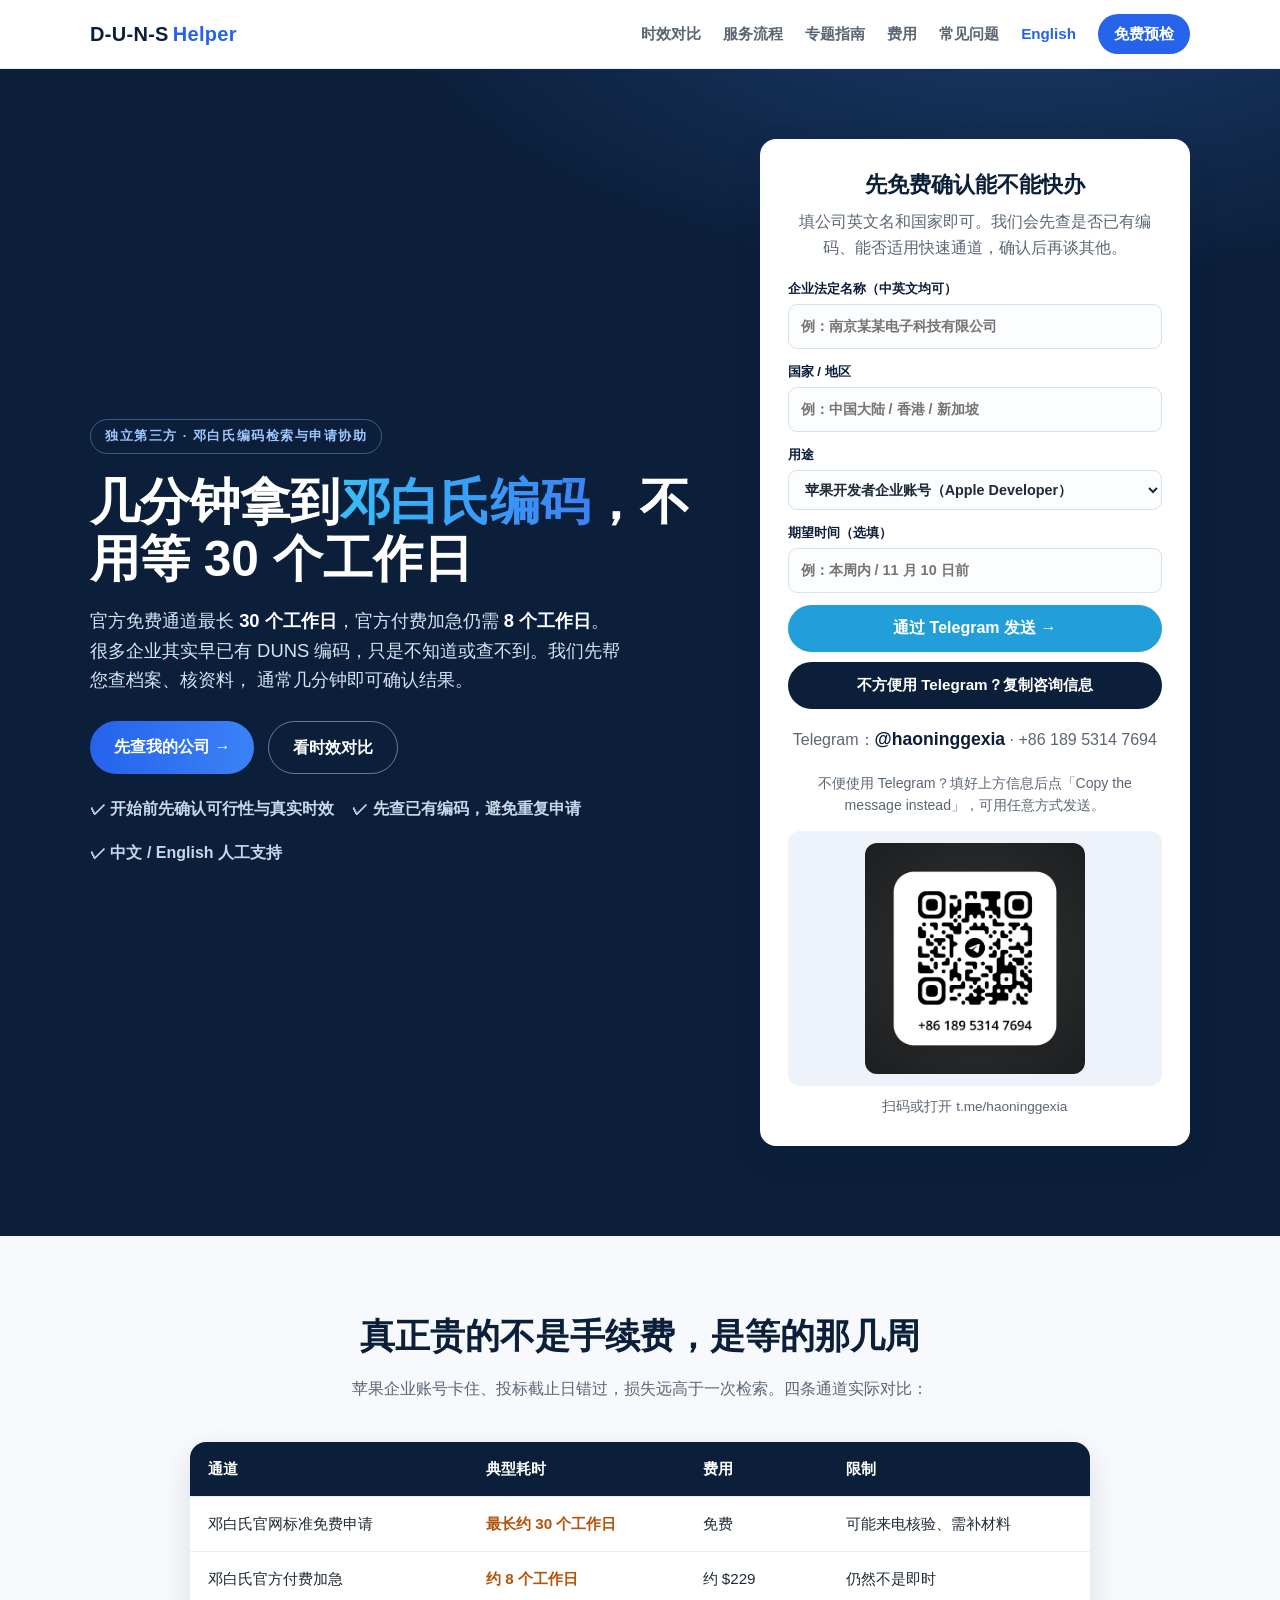
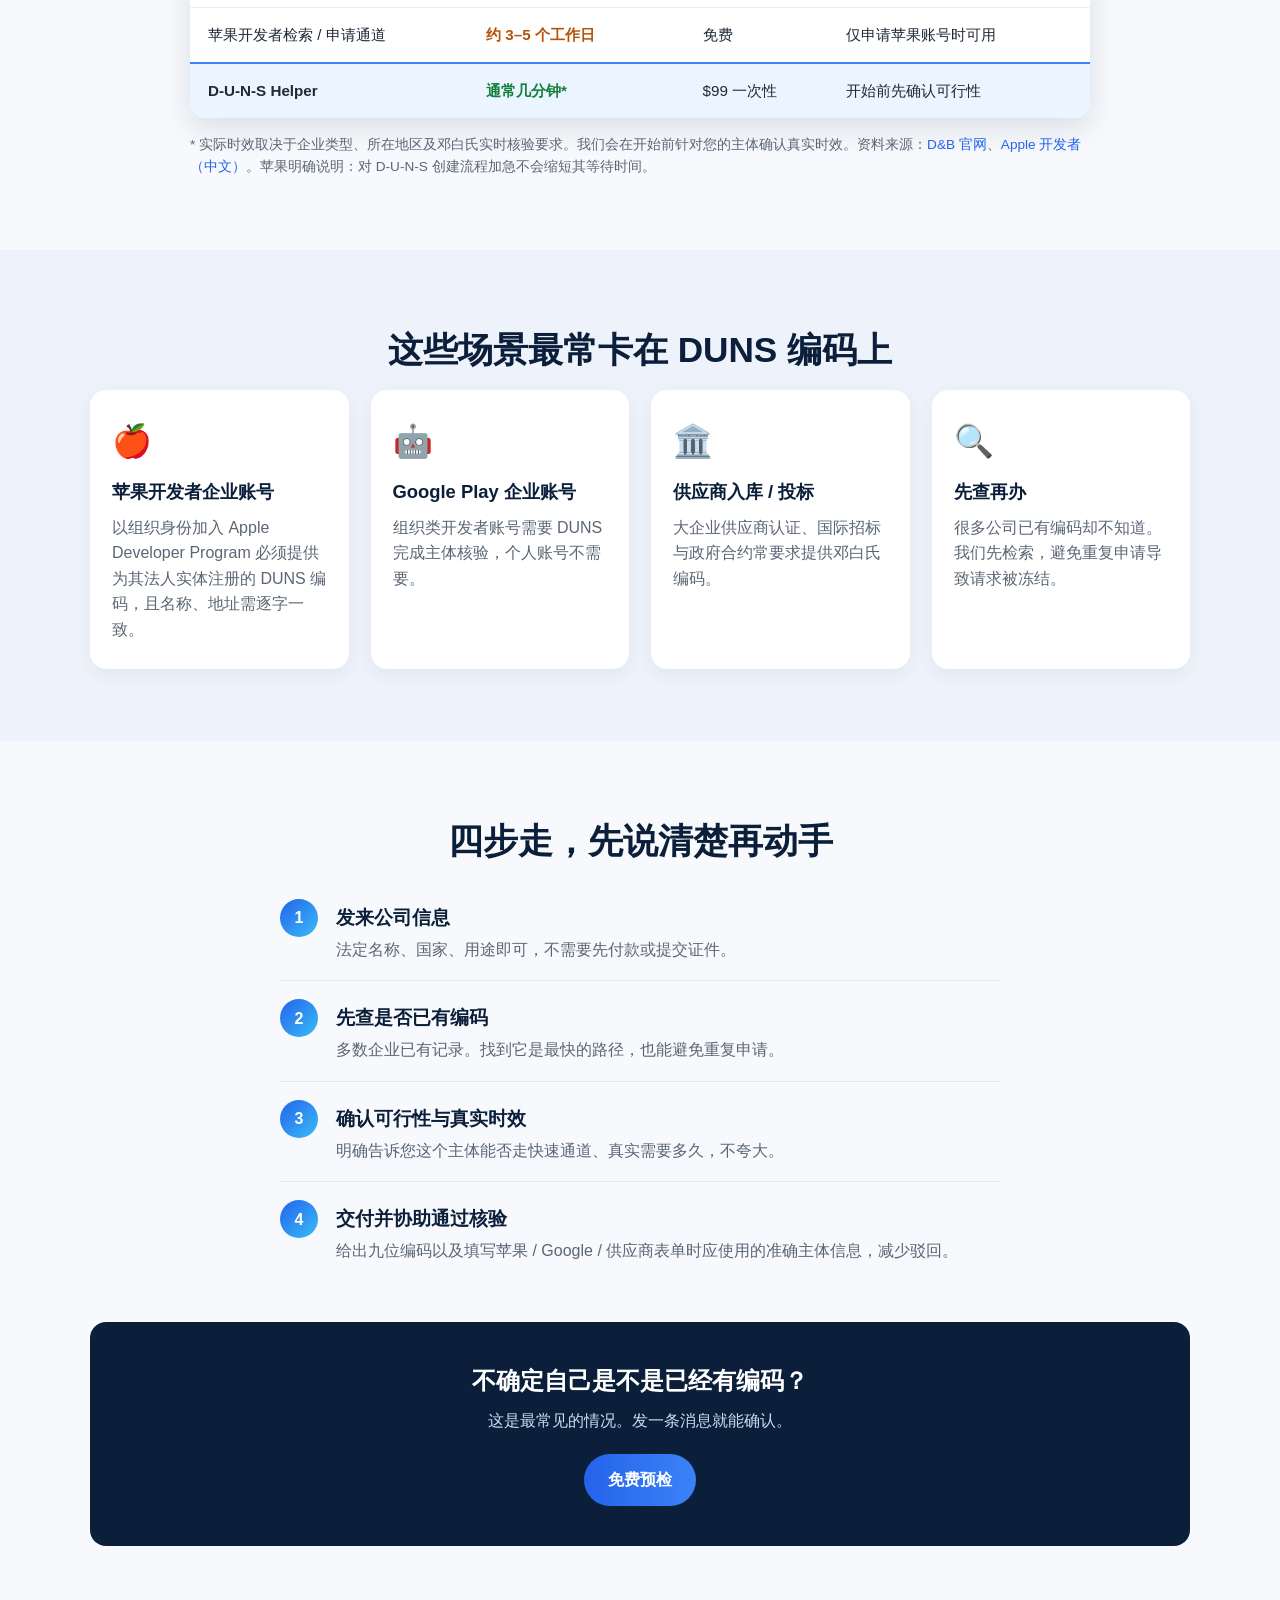
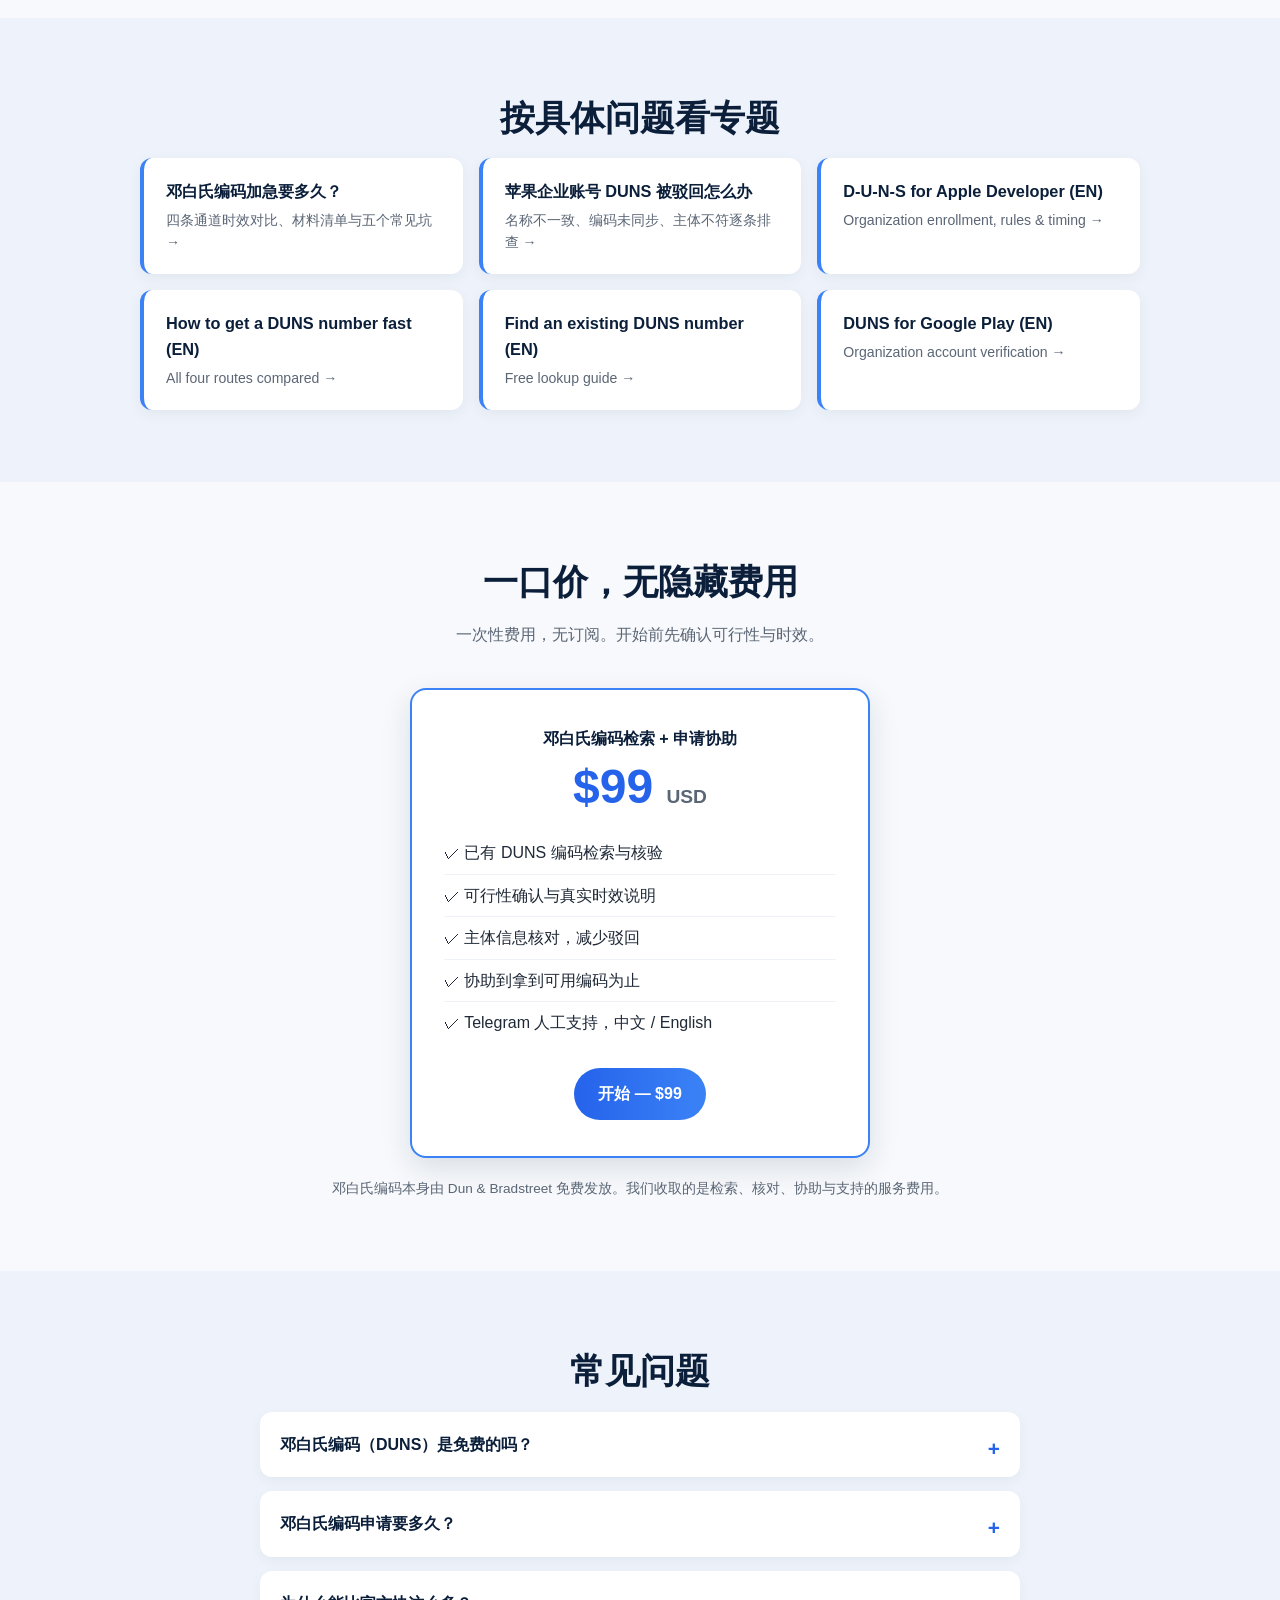
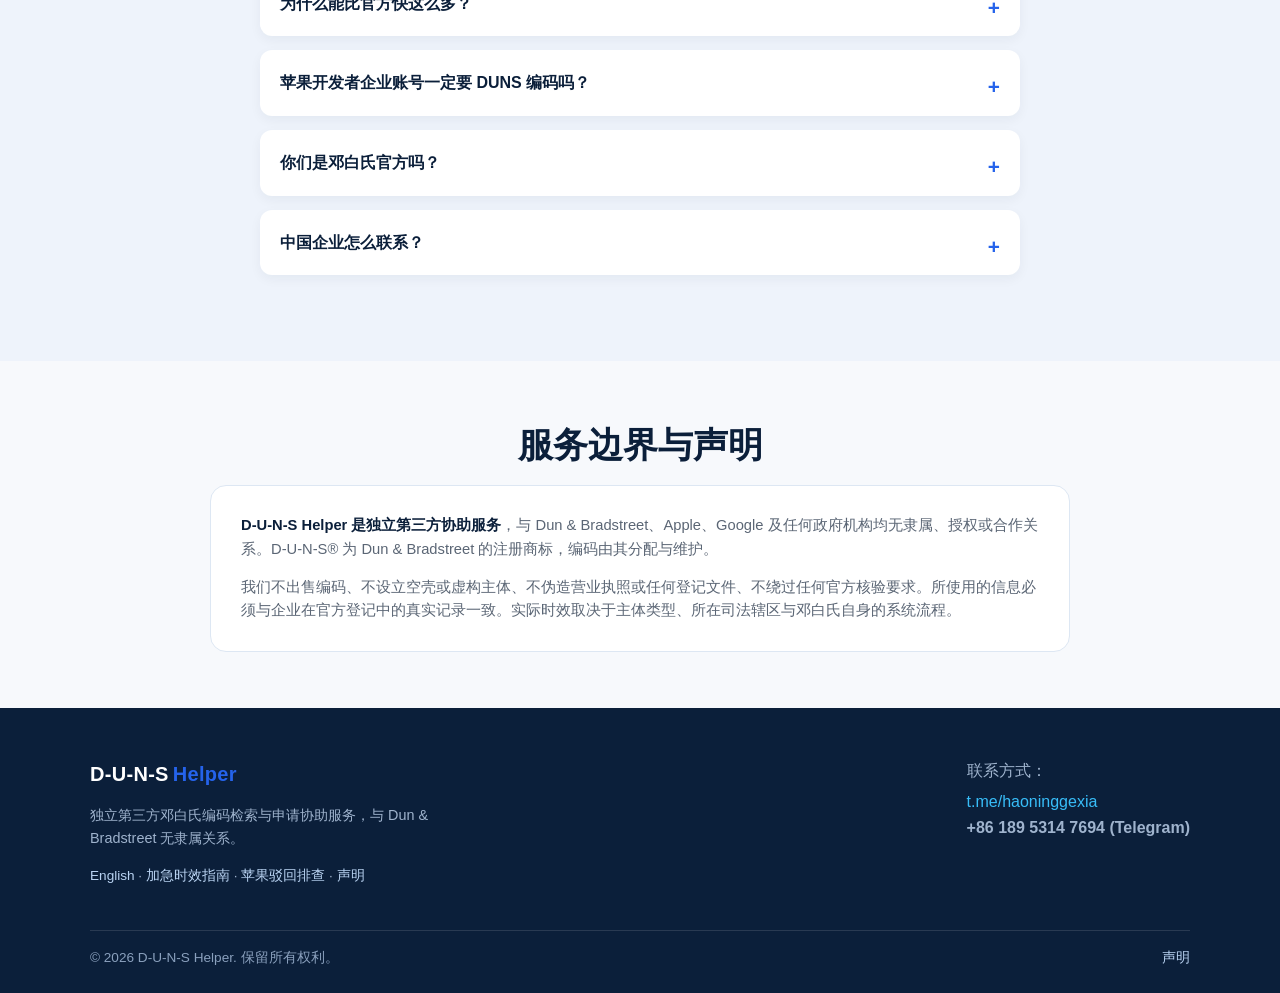
==== zh.html @ d7d8f47b "Revamp positioning, add bilingual landing page and 6 long-tail guides" ====
<!DOCTYPE html>
<html lang="zh-CN">
<head>
  <meta name="google-site-verification" content="JxAP53K3XCs5woifmhnKxIQ7xzGmNE1UPDdWZ3QTQ2U" />
  <meta charset="UTF-8" />
  <meta name="viewport" content="width=device-width, initial-scale=1.0" />
  <title>邓白氏编码（DUNS）加急申请协助 | 几分钟拿到，不用等 30 天</title>
  <meta name="description" content="邓白氏编码 DUNS 申请要多久？官方免费通道最长 30 个工作日，付费加急仍需 8 个工作日。我们协助企业先查已有编码、核对资料并快速取得九位 DUNS 编码，通常几分钟即可确认。适用苹果开发者企业账号、Google Play、供应商认证与投标。" />
  <meta name="keywords" content="邓白氏编码,邓白氏码,DUNS编码,DUNS申请,DUNS加急,邓白氏编码查询,苹果开发者DUNS,苹果企业账号DUNS,DUNS编号,邓白氏编码多久,D-U-N-S Number,DUNS number" />
  <meta name="robots" content="index, follow, max-image-preview:large, max-snippet:-1" />
  <link rel="canonical" href="https://haoninggexia.github.io/D-U-N-S/zh.html" />
  <link rel="alternate" hreflang="zh" href="https://haoninggexia.github.io/D-U-N-S/zh.html" />
  <link rel="alternate" hreflang="en" href="https://haoninggexia.github.io/D-U-N-S/" />
  <link rel="alternate" hreflang="x-default" href="https://haoninggexia.github.io/D-U-N-S/" />

  <meta property="og:type" content="website" />
  <meta property="og:site_name" content="D-U-N-S Helper" />
  <meta property="og:title" content="邓白氏编码加急申请协助 | 几分钟，不用等 30 个工作日" />
  <meta property="og:description" content="先查是否已有编码，再谈申请。苹果开发者企业账号 / Google Play / 供应商认证适用。" />
  <meta property="og:url" content="https://haoninggexia.github.io/D-U-N-S/zh.html" />
  <meta property="og:image" content="https://haoninggexia.github.io/D-U-N-S/og-image.png" />
  <meta property="og:image:width" content="1200" />
  <meta property="og:image:height" content="630" />
  <meta property="og:locale" content="zh_CN" />
  <meta property="og:locale:alternate" content="en_US" />
  <meta name="twitter:card" content="summary_large_image" />
  <meta name="twitter:title" content="邓白氏编码加急申请协助 | 几分钟，不用等 30 个工作日" />
  <meta name="twitter:description" content="先查是否已有编码，再谈申请。苹果开发者企业账号 / Google Play / 供应商认证适用。" />
  <meta name="twitter:image" content="https://haoninggexia.github.io/D-U-N-S/og-image.png" />
  <meta name="theme-color" content="#0b1f3a" />
  <link rel="stylesheet" href="styles.css" />

  <script type="application/ld+json">
  {
    "@context": "https://schema.org",
    "@type": "ProfessionalService",
    "name": "D-U-N-S Helper 邓白氏编码申请协助",
    "description": "邓白氏编码/DUNS 编码检索、核验与申请协助服务。独立第三方，非邓白氏官方。",
    "url": "https://haoninggexia.github.io/D-U-N-S/zh.html",
    "image": "https://haoninggexia.github.io/D-U-N-S/og-image.png",
    "areaServed": "Worldwide",
    "availableLanguage": ["Chinese", "English"],
    "priceRange": "$99",
    "serviceType": "邓白氏编码检索与申请协助",
    "contactPoint": {
      "@type": "ContactPoint",
      "contactType": "customer support",
      "url": "https://t.me/haoninggexia",
      "telephone": "+8618953147694",
      "availableLanguage": ["Chinese", "English"]
    }
  }
  </script>
  <script type="application/ld+json">
  {
    "@context": "https://schema.org",
    "@type": "FAQPage",
    "mainEntity": [
      {"@type":"Question","name":"邓白氏编码（DUNS）是免费的吗？","acceptedAnswer":{"@type":"Answer","text":"是的，邓白氏（Dun & Bradstreet）官方发放的标准 DUNS 编码本身免费。我们收取的是检索、核对、申请协助与售后支持的费用，不是出售编码。"}},
      {"@type":"Question","name":"邓白氏编码申请要多久？","acceptedAnswer":{"@type":"Answer","text":"官方标准通道最长约 30 个工作日，官方付费加急仍需约 8 个工作日，苹果开发者通道通常 3–5 个工作日。很多企业其实已有编码，可在几分钟内检索确认。我们会在开始前先核实企业情况并告知真实时效。"}},
      {"@type":"Question","name":"为什么能比官方快这么多？","acceptedAnswer":{"@type":"Answer","text":"多数已注册企业在邓白氏数据库中已有记录，往往在企业主不知情的情况下创建。官方等待时间中很大一部分用于重新核验一份本已存在的档案。我们先定位并核对正确档案；若确实需要新建记录，会先说明邓白氏的真实时效。"}},
      {"@type":"Question","name":"苹果开发者企业账号一定要 DUNS 编码吗？","acceptedAnswer":{"@type":"Answer","text":"是的。以组织身份加入 Apple Developer Program 必须提供为其法人实体注册的 D-U-N-S 编号，个人开发者不需要。DBA、商号、分公司不被接受。"}},
      {"@type":"Question","name":"你们是邓白氏官方吗？","acceptedAnswer":{"@type":"Answer","text":"不是。我们是独立第三方协助服务，与 Dun & Bradstreet、Apple、Google 均无隶属或合作关系。编码由邓白氏分配和维护。"}},
      {"@type":"Question","name":"中国企业怎么联系？","acceptedAnswer":{"@type":"Answer","text":"可通过 Telegram @haoninggexia 联系；页面上方也提供一次性填写的咨询信息模板，复制后可用任意常用通讯方式发送，无需注册 Telegram。"}}
    ]
  }
  </script>
</head>
<body>
  <header class="site-header">
    <div class="container header-inner">
      <a class="brand" href="#top">D&#8209;U&#8209;N&#8209;S<span>Helper</span></a>
      <nav class="nav">
        <a href="#compare">时效对比</a>
        <a href="#how">服务流程</a>
        <a href="#guides">专题指南</a>
        <a href="#pricing">费用</a>
        <a href="#faq">常见问题</a>
        <a class="lang-switch" href="index.html">English</a>
        <a class="nav-cta" href="#contact">免费预检</a>
      </nav>
    </div>
  </header>

  <section class="hero" id="top">
    <div class="container hero-inner">
      <div class="hero-text">
        <div class="eyebrow">独立第三方 · 邓白氏编码检索与申请协助</div>
        <h1>几分钟拿到<span class="accent">邓白氏编码</span>，不用等 30 个工作日</h1>
        <p class="lead">
          官方免费通道最长 <strong>30 个工作日</strong>，官方付费加急仍需 <strong>8 个工作日</strong>。
          很多企业其实早已有 DUNS 编码，只是不知道或查不到。我们先帮您查档案、核资料，
          通常几分钟即可确认结果。
        </p>
        <div class="hero-actions">
          <a class="btn btn-primary" href="#contact">先查我的公司 &rarr;</a>
          <a class="btn btn-ghost" href="#compare">看时效对比</a>
        </div>
        <ul class="trust">
          <li>&#10003; 开始前先确认可行性与真实时效</li>
          <li>&#10003; 先查已有编码，避免重复申请</li>
          <li>&#10003; 中文 / English 人工支持</li>
        </ul>
      </div>

      <div class="hero-card" id="contact">
        <h2>先免费确认能不能快办</h2>
        <p>填公司英文名和国家即可。我们会先查是否已有编码、能否适用快速通道，确认后再谈其他。</p>
        <form id="leadForm" class="lead-form" autocomplete="off">
          <label>企业法定名称（中英文均可）
            <input type="text" id="fCompany" placeholder="例：南京某某电子科技有限公司" required />
          </label>
          <label>国家 / 地区
            <input type="text" id="fCountry" placeholder="例：中国大陆 / 香港 / 新加坡" required />
          </label>
          <label>用途
            <select id="fPurpose">
              <option>苹果开发者企业账号（Apple Developer）</option>
              <option>Google Play 企业开发者账号</option>
              <option>供应商入库 / 大企业认证</option>
              <option>政府或国际招标 / 合约</option>
              <option>企业信用 / 其他</option>
            </select>
          </label>
          <label>期望时间（选填）
            <input type="text" id="fDeadline" placeholder="例：本周内 / 11 月 10 日前" />
          </label>
          <button type="submit" class="btn btn-tg">通过 Telegram 发送 &rarr;</button>
          <button type="button" id="copyLead" class="btn btn-copy">不方便用 Telegram？复制咨询信息</button>
        </form>
        <p class="tg-phone">Telegram：<strong>@haoninggexia</strong> · +86 189 5314 7694</p>
        <div id="extraContacts" class="extra-contacts"></div>
        <div class="qr-wrap">
          <img src="telegram-qr.png" alt="Telegram @haoninggexia 二维码" class="qr-img" />
        </div>
        <a class="qr-caption" href="https://t.me/haoninggexia" target="_blank" rel="noopener">扫码或打开 t.me/haoninggexia</a>
      </div>
    </div>
  </section>

  <section class="section" id="compare">
    <div class="container">
      <h2 class="section-title">真正贵的不是手续费，是等的那几周</h2>
      <p class="section-intro">苹果企业账号卡住、投标截止日错过，损失远高于一次检索。四条通道实际对比：</p>
      <div class="table-wrap">
        <table class="compare-table">
          <thead><tr><th>通道</th><th>典型耗时</th><th>费用</th><th>限制</th></tr></thead>
          <tbody>
            <tr><td>邓白氏官网标准免费申请</td><td class="cell-slow">最长约 30 个工作日</td><td>免费</td><td>可能来电核验、需补材料</td></tr>
            <tr><td>邓白氏官方付费加急</td><td class="cell-slow">约 8 个工作日</td><td>约 $229</td><td>仍然不是即时</td></tr>
            <tr><td>苹果开发者检索 / 申请通道</td><td class="cell-slow">约 3–5 个工作日</td><td>免费</td><td>仅申请苹果账号时可用</td></tr>
            <tr class="row-us"><td><strong>D-U-N-S Helper</strong></td><td class="cell-fast">通常几分钟*</td><td>$99 一次性</td><td>开始前先确认可行性</td></tr>
          </tbody>
        </table>
      </div>
      <p class="table-note">* 实际时效取决于企业类型、所在地区及邓白氏实时核验要求。我们会在开始前针对您的主体确认真实时效。资料来源：<a href="https://www.dnb.com/en-us/smb/duns/get-a-duns.html" target="_blank" rel="noopener nofollow">D&amp;B 官网</a>、<a href="https://developer.apple.com/cn/support/D-U-N-S/" target="_blank" rel="noopener nofollow">Apple 开发者（中文）</a>。苹果明确说明：对 D-U-N-S 创建流程加急不会缩短其等待时间。</p>
    </div>
  </section>

  <section class="section section-cn section-alt" id="cn">
    <div class="container">
      <h2 class="section-title">这些场景最常卡在 DUNS 编码上</h2>
      <div class="cards">
        <div class="card"><div class="card-icon">🍎</div><h3>苹果开发者企业账号</h3><p>以组织身份加入 Apple Developer Program 必须提供为其法人实体注册的 DUNS 编码，且名称、地址需逐字一致。</p></div>
        <div class="card"><div class="card-icon">🤖</div><h3>Google Play 企业账号</h3><p>组织类开发者账号需要 DUNS 完成主体核验，个人账号不需要。</p></div>
        <div class="card"><div class="card-icon">🏛️</div><h3>供应商入库 / 投标</h3><p>大企业供应商认证、国际招标与政府合约常要求提供邓白氏编码。</p></div>
        <div class="card"><div class="card-icon">🔍</div><h3>先查再办</h3><p>很多公司已有编码却不知道。我们先检索，避免重复申请导致请求被冻结。</p></div>
      </div>
    </div>
  </section>

  <section class="section" id="how">
    <div class="container">
      <h2 class="section-title">四步走，先说清楚再动手</h2>
      <ol class="steps">
        <li><span class="step-num">1</span><div><h3>发来公司信息</h3><p>法定名称、国家、用途即可，不需要先付款或提交证件。</p></div></li>
        <li><span class="step-num">2</span><div><h3>先查是否已有编码</h3><p>多数企业已有记录。找到它是最快的路径，也能避免重复申请。</p></div></li>
        <li><span class="step-num">3</span><div><h3>确认可行性与真实时效</h3><p>明确告诉您这个主体能否走快速通道、真实需要多久，不夸大。</p></div></li>
        <li><span class="step-num">4</span><div><h3>交付并协助通过核验</h3><p>给出九位编码以及填写苹果 / Google / 供应商表单时应使用的准确主体信息，减少驳回。</p></div></li>
      </ol>
      <div class="cta-box">
        <h3>不确定自己是不是已经有编码？</h3>
        <p>这是最常见的情况。发一条消息就能确认。</p>
        <a class="btn btn-primary" href="#contact">免费预检</a>
      </div>
    </div>
  </section>

  <section class="section section-alt" id="guides">
    <div class="container">
      <h2 class="section-title">按具体问题看专题</h2>
      <div class="guide-grid">
        <a class="guide-link" href="guides/duns-bianhao-jiaji.html"><strong>邓白氏编码加急要多久？</strong><span>四条通道时效对比、材料清单与五个常见坑 &rarr;</span></a>
        <a class="guide-link" href="guides/pingguo-kaifazhe-duns.html"><strong>苹果企业账号 DUNS 被驳回怎么办</strong><span>名称不一致、编码未同步、主体不符逐条排查 &rarr;</span></a>
        <a class="guide-link" href="guides/apple-developer-duns.html"><strong>D-U-N-S for Apple Developer (EN)</strong><span>Organization enrollment, rules &amp; timing &rarr;</span></a>
        <a class="guide-link" href="guides/duns-number-fast.html"><strong>How to get a DUNS number fast (EN)</strong><span>All four routes compared &rarr;</span></a>
        <a class="guide-link" href="guides/duns-lookup.html"><strong>Find an existing DUNS number (EN)</strong><span>Free lookup guide &rarr;</span></a>
        <a class="guide-link" href="guides/google-play-duns.html"><strong>DUNS for Google Play (EN)</strong><span>Organization account verification &rarr;</span></a>
      </div>
    </div>
  </section>

  <section class="section" id="pricing">
    <div class="container">
      <h2 class="section-title">一口价，无隐藏费用</h2>
      <p class="section-intro">一次性费用，无订阅。开始前先确认可行性与时效。</p>
      <div class="price-card">
        <div class="price-label">邓白氏编码检索 + 申请协助</div>
        <div class="price-amount">$99 <span>USD</span></div>
        <ul class="price-features">
          <li>&#10003; 已有 DUNS 编码检索与核验</li>
          <li>&#10003; 可行性确认与真实时效说明</li>
          <li>&#10003; 主体信息核对，减少驳回</li>
          <li>&#10003; 协助到拿到可用编码为止</li>
          <li>&#10003; Telegram 人工支持，中文 / English</li>
        </ul>
        <a class="btn btn-primary" href="#contact">开始 &mdash; $99</a>
      </div>
      <p class="table-note center">邓白氏编码本身由 Dun &amp; Bradstreet 免费发放。我们收取的是检索、核对、协助与支持的服务费用。</p>
    </div>
  </section>

  <section class="section section-alt" id="faq">
    <div class="container">
      <h2 class="section-title">常见问题</h2>
      <div class="faq-list">
        <details><summary>邓白氏编码（DUNS）是免费的吗？</summary><p>是的，邓白氏（Dun &amp; Bradstreet）官方发放的标准 DUNS 编码本身免费。我们收取的是检索、核对、申请协助与售后支持的费用，不是出售编码。</p></details>
        <details><summary>邓白氏编码申请要多久？</summary><p>官方标准通道最长约 30 个工作日，官方付费加急仍需约 8 个工作日，苹果开发者通道通常 3–5 个工作日。很多企业其实已有编码，可在几分钟内检索确认。我们会在开始前先核实企业情况并告知真实时效。</p></details>
        <details><summary>为什么能比官方快这么多？</summary><p>多数已注册企业在邓白氏数据库中已有记录，往往在企业主不知情的情况下创建。官方等待时间中很大一部分用于重新核验一份本已存在的档案。我们先定位并核对正确档案；若确实需要新建记录，会先说明邓白氏的真实时效。</p></details>
        <details><summary>苹果开发者企业账号一定要 DUNS 编码吗？</summary><p>是的。以组织身份加入 Apple Developer Program 必须提供为其法人实体注册的 D-U-N-S 编号，个人开发者不需要。DBA、商号、分公司不被接受。</p></details>
        <details><summary>你们是邓白氏官方吗？</summary><p>不是。我们是独立第三方协助服务，与 Dun &amp; Bradstreet、Apple、Google 均无隶属或合作关系。编码由邓白氏分配和维护。</p></details>
        <details><summary>中国企业怎么联系？</summary><p>可通过 Telegram @haoninggexia 联系；页面上方也提供一次性填写的咨询信息模板，复制后可用任意常用通讯方式发送，无需注册 Telegram。</p></details>
      </div>
    </div>
  </section>

  <section class="section compliance" id="compliance">
    <div class="container">
      <h2 class="section-title">服务边界与声明</h2>
      <div class="compliance-box">
        <p><strong>D-U-N-S Helper 是独立第三方协助服务</strong>，与 Dun &amp; Bradstreet、Apple、Google 及任何政府机构均无隶属、授权或合作关系。D-U-N-S&reg; 为 Dun &amp; Bradstreet 的注册商标，编码由其分配与维护。</p>
        <p>我们不出售编码、不设立空壳或虚构主体、不伪造营业执照或任何登记文件、不绕过任何官方核验要求。所使用的信息必须与企业在官方登记中的真实记录一致。实际时效取决于主体类型、所在司法辖区与邓白氏自身的系统流程。</p>
      </div>
    </div>
  </section>

  <footer class="site-footer">
    <div class="container footer-inner">
      <div>
        <div class="brand">D&#8209;U&#8209;N&#8209;S<span>Helper</span></div>
        <p class="footer-note">独立第三方邓白氏编码检索与申请协助服务，与 Dun &amp; Bradstreet 无隶属关系。</p>
        <p class="footer-links"><a href="index.html">English</a> · <a href="guides/duns-bianhao-jiaji.html">加急时效指南</a> · <a href="guides/pingguo-kaifazhe-duns.html">苹果驳回排查</a> · <a href="#compliance">声明</a></p>
      </div>
      <div class="footer-contact">
        <p>联系方式：</p>
        <a class="tg-link" href="https://t.me/haoninggexia" target="_blank" rel="noopener">t.me/haoninggexia</a>
        <p class="tg-phone-footer">+86 189 5314 7694 (Telegram)</p>
      </div>
    </div>
    <div class="container footer-bottom">
      <span>&copy; <span id="year"></span> D-U-N-S Helper. 保留所有权利。</span>
      <span><a href="#compliance">声明</a></span>
    </div>
  </footer>

  <script src="script.js"></script>
</body>
</html>
---- styles.css ----
:root {
  --navy: #0b1f3a;
  --navy-2: #122c52;
  --blue: #2563eb;
  --blue-light: #3b82f6;
  --accent: #38bdf8;
  --bg: #f7f9fc;
  --alt: #eef3fb;
  --text: #1f2937;
  --muted: #5b6675;
  --white: #ffffff;
  --radius: 16px;
  --shadow: 0 10px 30px rgba(11, 31, 58, 0.12);
}

* { box-sizing: border-box; }

html { scroll-behavior: smooth; }

body {
  margin: 0;
  font-family: -apple-system, BlinkMacSystemFont, "Segoe UI", Roboto, Helvetica, Arial, sans-serif;
  color: var(--text);
  background: var(--bg);
  line-height: 1.6;
}

.container {
  width: min(1100px, 92%);
  margin: 0 auto;
}

a { color: var(--blue); text-decoration: none; }

/* Header */
.site-header {
  position: sticky;
  top: 0;
  z-index: 50;
  background: rgba(255, 255, 255, 0.9);
  backdrop-filter: blur(8px);
  border-bottom: 1px solid #e6ecf5;
}
.header-inner {
  display: flex;
  align-items: center;
  justify-content: space-between;
  padding: 14px 0;
}
.brand {
  font-weight: 800;
  font-size: 1.25rem;
  color: var(--navy);
  letter-spacing: 0.3px;
}
.brand span { color: var(--blue); margin-left: 4px; }
.nav { display: flex; align-items: center; gap: 22px; }
.nav a { color: var(--muted); font-weight: 600; font-size: 0.95rem; }
.nav a:hover { color: var(--navy); }
.nav-cta {
  background: var(--blue);
  color: var(--white) !important;
  padding: 8px 16px;
  border-radius: 999px;
}
.nav-cta:hover { background: var(--navy); }

/* Hero */
.hero {
  background: radial-gradient(1200px 600px at 80% -10%, #1c3e6e 0%, var(--navy) 55%);
  color: var(--white);
  padding: 70px 0 90px;
}
.hero-inner {
  display: grid;
  grid-template-columns: 1.3fr 0.9fr;
  gap: 48px;
  align-items: center;
}
.hero h1 {
  font-size: clamp(2rem, 4vw, 3.1rem);
  line-height: 1.15;
  margin: 0 0 18px;
}
.accent {
  background: linear-gradient(90deg, var(--accent), var(--blue-light));
  -webkit-background-clip: text;
  background-clip: text;
  color: transparent;
}
.lead { font-size: 1.15rem; color: #d7e3f4; max-width: 540px; }
.hero-actions { display: flex; gap: 14px; margin: 26px 0 22px; flex-wrap: wrap; }
.trust { list-style: none; padding: 0; margin: 0; display: flex; gap: 18px; flex-wrap: wrap; color: #c7d6ea; font-weight: 600; }

.btn {
  display: inline-block;
  padding: 13px 24px;
  border-radius: 999px;
  font-weight: 700;
  cursor: pointer;
  border: none;
  font-size: 1rem;
  transition: transform 0.12s ease, background 0.2s ease;
}
.btn:hover { transform: translateY(-1px); }
.btn-primary { background: linear-gradient(90deg, var(--blue), var(--blue-light)); color: var(--white); }
.btn-primary:hover { background: linear-gradient(90deg, var(--navy), var(--blue)); }
.btn-ghost { background: transparent; color: var(--white); border: 1px solid rgba(255,255,255,0.4); }
.btn-ghost:hover { background: rgba(255,255,255,0.1); }

/* Hero card / Telegram */
.hero-card {
  background: var(--white);
  color: var(--text);
  border-radius: var(--radius);
  padding: 28px;
  text-align: center;
  box-shadow: var(--shadow);
}
.hero-card h2 { margin: 0 0 6px; color: var(--navy); font-size: 1.4rem; }
.hero-card p { color: var(--muted); margin: 0 0 18px; }
.qr-wrap {
  display: flex;
  justify-content: center;
  padding: 12px;
  background: var(--alt);
  border-radius: 12px;
  margin-bottom: 16px;
}
.qr-img {
  width: 220px;
  height: auto;
  border-radius: 12px;
  display: block;
}
.tg-phone { margin: 0 0 14px; color: var(--muted); }
.tg-phone strong { color: var(--navy); font-size: 1.1rem; }
.tg-phone-footer { margin: 0; color: var(--accent); font-weight: 700; }
.btn-tg {
  display: block;
  width: 100%;
  background: #229ED9;
  color: var(--white);
  text-align: center;
  margin-bottom: 10px;
  box-sizing: border-box;
}
.btn-tg:hover { background: #1b85b5; }
.btn-copy {
  background: var(--navy);
  color: var(--white);
  width: 100%;
  font-size: 0.95rem;
}
.btn-copy:hover { background: var(--navy-2); }
.btn-copy.copied { background: #16a34a; }

/* Pricing */
.price-card {
  max-width: 460px;
  margin: 0 auto;
  background: var(--white);
  border-radius: var(--radius);
  padding: 36px 32px;
  text-align: center;
  box-shadow: var(--shadow);
  border: 2px solid var(--blue-light);
}
.price-label { font-weight: 700; color: var(--navy); margin-bottom: 10px; }
.price-amount {
  font-size: 3rem;
  font-weight: 800;
  color: var(--blue);
  line-height: 1.1;
  margin-bottom: 18px;
}
.price-amount span { font-size: 1.2rem; color: var(--muted); font-weight: 700; }
.price-features { list-style: none; padding: 0; margin: 0 0 24px; text-align: left; color: var(--text); }
.price-features li { padding: 8px 0; border-bottom: 1px solid #eef2f8; }
.price-features li:last-child { border-bottom: none; }

/* Sections */
.section { padding: 72px 0; }
.section-alt { background: var(--alt); }
.section-title { text-align: center; font-size: clamp(1.6rem, 3vw, 2.2rem); color: var(--navy); margin: 0 0 12px; }
.section-intro { text-align: center; color: var(--muted); max-width: 680px; margin: 0 auto 40px; }

.cards {
  display: grid;
  grid-template-columns: repeat(auto-fit, minmax(220px, 1fr));
  gap: 22px;
}
.card {
  background: var(--white);
  border-radius: var(--radius);
  padding: 26px 22px;
  box-shadow: 0 6px 18px rgba(11,31,58,0.06);
  transition: transform 0.15s ease, box-shadow 0.15s ease;
}
.card:hover { transform: translateY(-4px); box-shadow: var(--shadow); }
.card-icon { font-size: 2rem; margin-bottom: 10px; }
.card h3 { margin: 0 0 8px; color: var(--navy); font-size: 1.15rem; }
.card p { margin: 0; color: var(--muted); }

/* Steps */
.steps { list-style: none; padding: 0; margin: 0 auto 40px; max-width: 720px; }
.steps li { display: flex; gap: 18px; padding: 18px 0; border-bottom: 1px solid #e3eaf4; align-items: flex-start; }
.steps li:last-child { border-bottom: none; }
.step-num {
  flex: 0 0 38px;
  height: 38px;
  border-radius: 50%;
  background: linear-gradient(135deg, var(--blue), var(--accent));
  color: var(--white);
  font-weight: 800;
  display: grid;
  place-items: center;
}
.steps h3 { margin: 4px 0 4px; color: var(--navy); }
.steps p { margin: 0; color: var(--muted); }

.cta-box {
  text-align: center;
  background: var(--navy);
  color: var(--white);
  border-radius: var(--radius);
  padding: 40px 24px;
}
.cta-box h3 { margin: 0 0 8px; font-size: 1.5rem; }
.cta-box p { margin: 0 0 20px; color: #cdddf0; }

/* FAQ */
.faq-list { max-width: 760px; margin: 0 auto; }
details {
  background: var(--white);
  border-radius: 12px;
  padding: 4px 20px;
  margin-bottom: 14px;
  box-shadow: 0 4px 12px rgba(11,31,58,0.05);
}
summary { cursor: pointer; font-weight: 700; color: var(--navy); padding: 16px 0; list-style: none; }
summary::-webkit-details-marker { display: none; }
summary::after { content: "+"; float: right; color: var(--blue); font-size: 1.3rem; }
details[open] summary::after { content: "\2212"; }
details p { margin: 0 0 16px; color: var(--muted); }

/* Footer */
.site-footer { background: var(--navy); color: #cdddf0; padding: 50px 0 24px; }
.footer-inner { display: flex; justify-content: space-between; gap: 30px; flex-wrap: wrap; }
.footer-inner .brand { color: var(--white); }
.footer-note { color: #9fb3cd; max-width: 360px; font-size: 0.9rem; }
.footer-contact p { margin: 0 0 6px; color: #9fb3cd; }
.footer-contact .tg-link { color: var(--accent); }
.footer-bottom { border-top: 1px solid rgba(255,255,255,0.12); margin-top: 30px; padding-top: 16px; color: #8aa0bd; font-size: 0.85rem; }

/* ---- v2: positioning, comparison, lead form, guides, disclosure ---- */
.eyebrow {
  display: inline-block;
  font-size: 0.8rem;
  letter-spacing: 0.12em;
  text-transform: uppercase;
  font-weight: 700;
  color: #9dc7ff;
  border: 1px solid rgba(157, 199, 255, 0.35);
  border-radius: 999px;
  padding: 6px 14px;
  margin-bottom: 20px;
}
.hero .lead strong { color: #fff; }
.lang-switch { color: var(--blue) !important; }

.table-wrap { overflow-x: auto; max-width: 900px; margin: 0 auto; border-radius: var(--radius); box-shadow: var(--shadow); }
.compare-table { width: 100%; border-collapse: collapse; background: var(--white); font-size: 0.95rem; }
.compare-table th, .compare-table td { padding: 15px 18px; text-align: left; border-bottom: 1px solid #e8eef7; }
.compare-table thead th { background: var(--navy); color: #fff; font-weight: 700; }
.compare-table tbody tr:last-child td { border-bottom: none; }
.compare-table .cell-slow { color: #b45309; font-weight: 700; white-space: nowrap; }
.compare-table .cell-fast { color: #15803d; font-weight: 800; white-space: nowrap; }
.compare-table .row-us { background: #eaf5ff; }
.compare-table .row-us td { border-top: 2px solid var(--blue-light); }
.table-note { max-width: 900px; margin: 16px auto 0; font-size: 0.85rem; color: var(--muted); line-height: 1.6; }
.table-note.center { text-align: center; margin-top: 20px; }
.table-note a { color: var(--blue); }
.section-intro-tight { margin-top: 32px; margin-bottom: 0; }

/* Lead form */
.lead-form { text-align: left; margin: 0 0 16px; }
.lead-form label { display: block; font-size: 0.82rem; font-weight: 700; color: var(--navy); margin-bottom: 12px; }
.lead-form input, .lead-form select {
  display: block; width: 100%; margin-top: 5px; padding: 10px 12px;
  border: 1px solid #d7e1ee; border-radius: 9px; font: inherit; font-size: 0.9rem;
  color: var(--text); background: #fbfdff; box-sizing: border-box;
}
.lead-form input:focus, .lead-form select:focus { outline: 2px solid var(--blue-light); border-color: transparent; }
.hero-card .qr-wrap { margin-top: 14px; margin-bottom: 10px; }
.qr-caption { display: block; font-size: 0.85rem; color: var(--muted); }
.extra-contacts { font-size: 0.88rem; color: var(--muted); margin: 0 0 12px; }
.extra-contacts a { color: var(--blue); font-weight: 700; }
.extra-contacts p { margin: 4px 0; }

/* Guides grid */
.guide-grid { display: grid; grid-template-columns: repeat(auto-fit, minmax(300px, 1fr)); gap: 16px; max-width: 1000px; margin: 0 auto; }
.guide-link {
  display: block; background: var(--white); border-radius: 12px; padding: 20px 22px;
  box-shadow: 0 4px 14px rgba(11,31,58,0.06); border-left: 4px solid var(--blue-light);
  transition: transform .15s ease, box-shadow .15s ease;
}
.guide-link:hover { transform: translateY(-3px); box-shadow: var(--shadow); }
.guide-link strong { display: block; color: var(--navy); font-size: 1.02rem; margin-bottom: 5px; }
.guide-link span { display: block; color: var(--muted); font-size: 0.88rem; }

/* Disclosure */
.compliance { padding: 56px 0; }
.compliance-box { max-width: 860px; margin: 0 auto; background: #fff; border-radius: var(--radius); padding: 28px 30px; border: 1px solid #dde7f3; color: var(--muted); font-size: 0.92rem; }
.compliance-box p { margin: 0 0 14px; }
.compliance-box p:last-child { margin-bottom: 0; }
.compliance-box strong { color: var(--navy); }
.footer-links { color: #9fb3cd; font-size: 0.85rem; margin-top: 14px; }
.footer-links a { color: #b9d3f2; }
.footer-bottom { display: flex; justify-content: space-between; gap: 16px; flex-wrap: wrap; }
.footer-bottom a { color: #b9d3f2; }

@media (max-width: 860px) {
  .hero-inner { grid-template-columns: 1fr; }
  .nav { display: none; }
  .compare-table th, .compare-table td { padding: 12px 10px; font-size: 0.85rem; }
  .footer-bottom { flex-direction: column; }
}
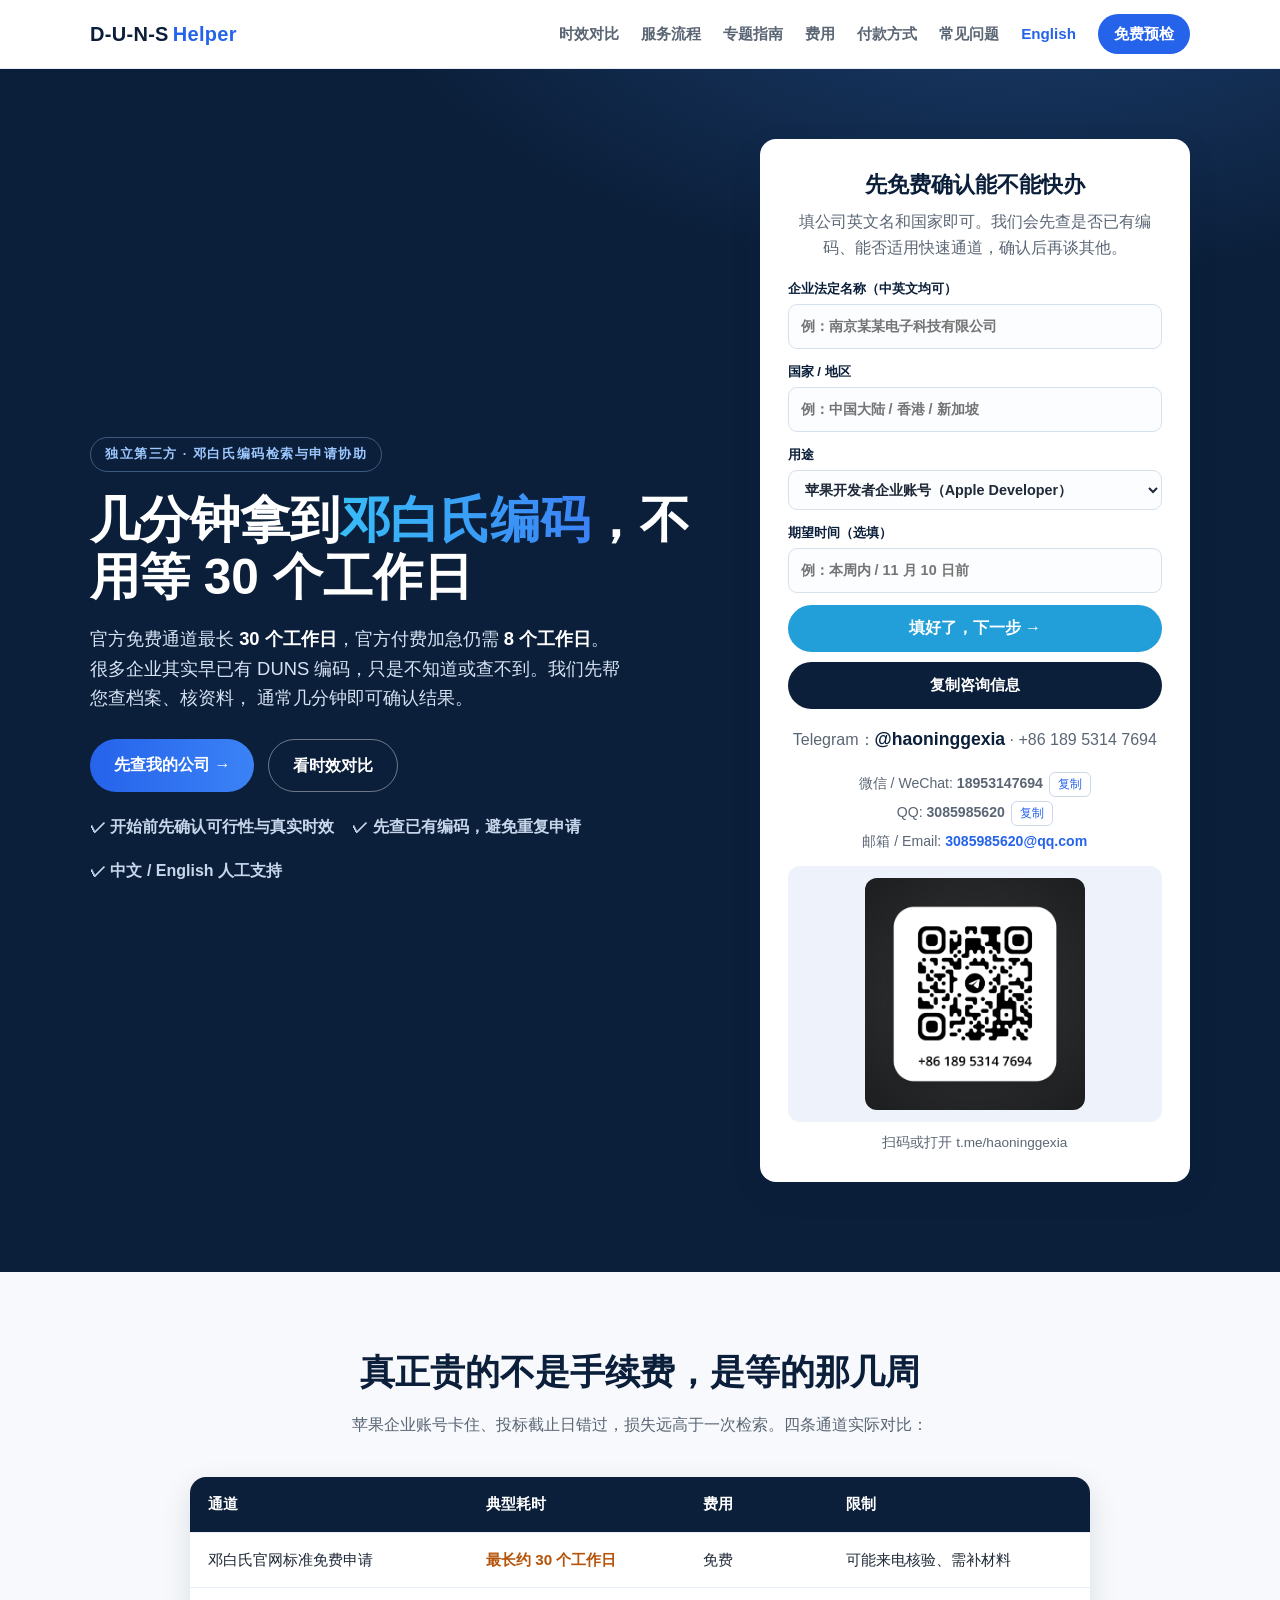
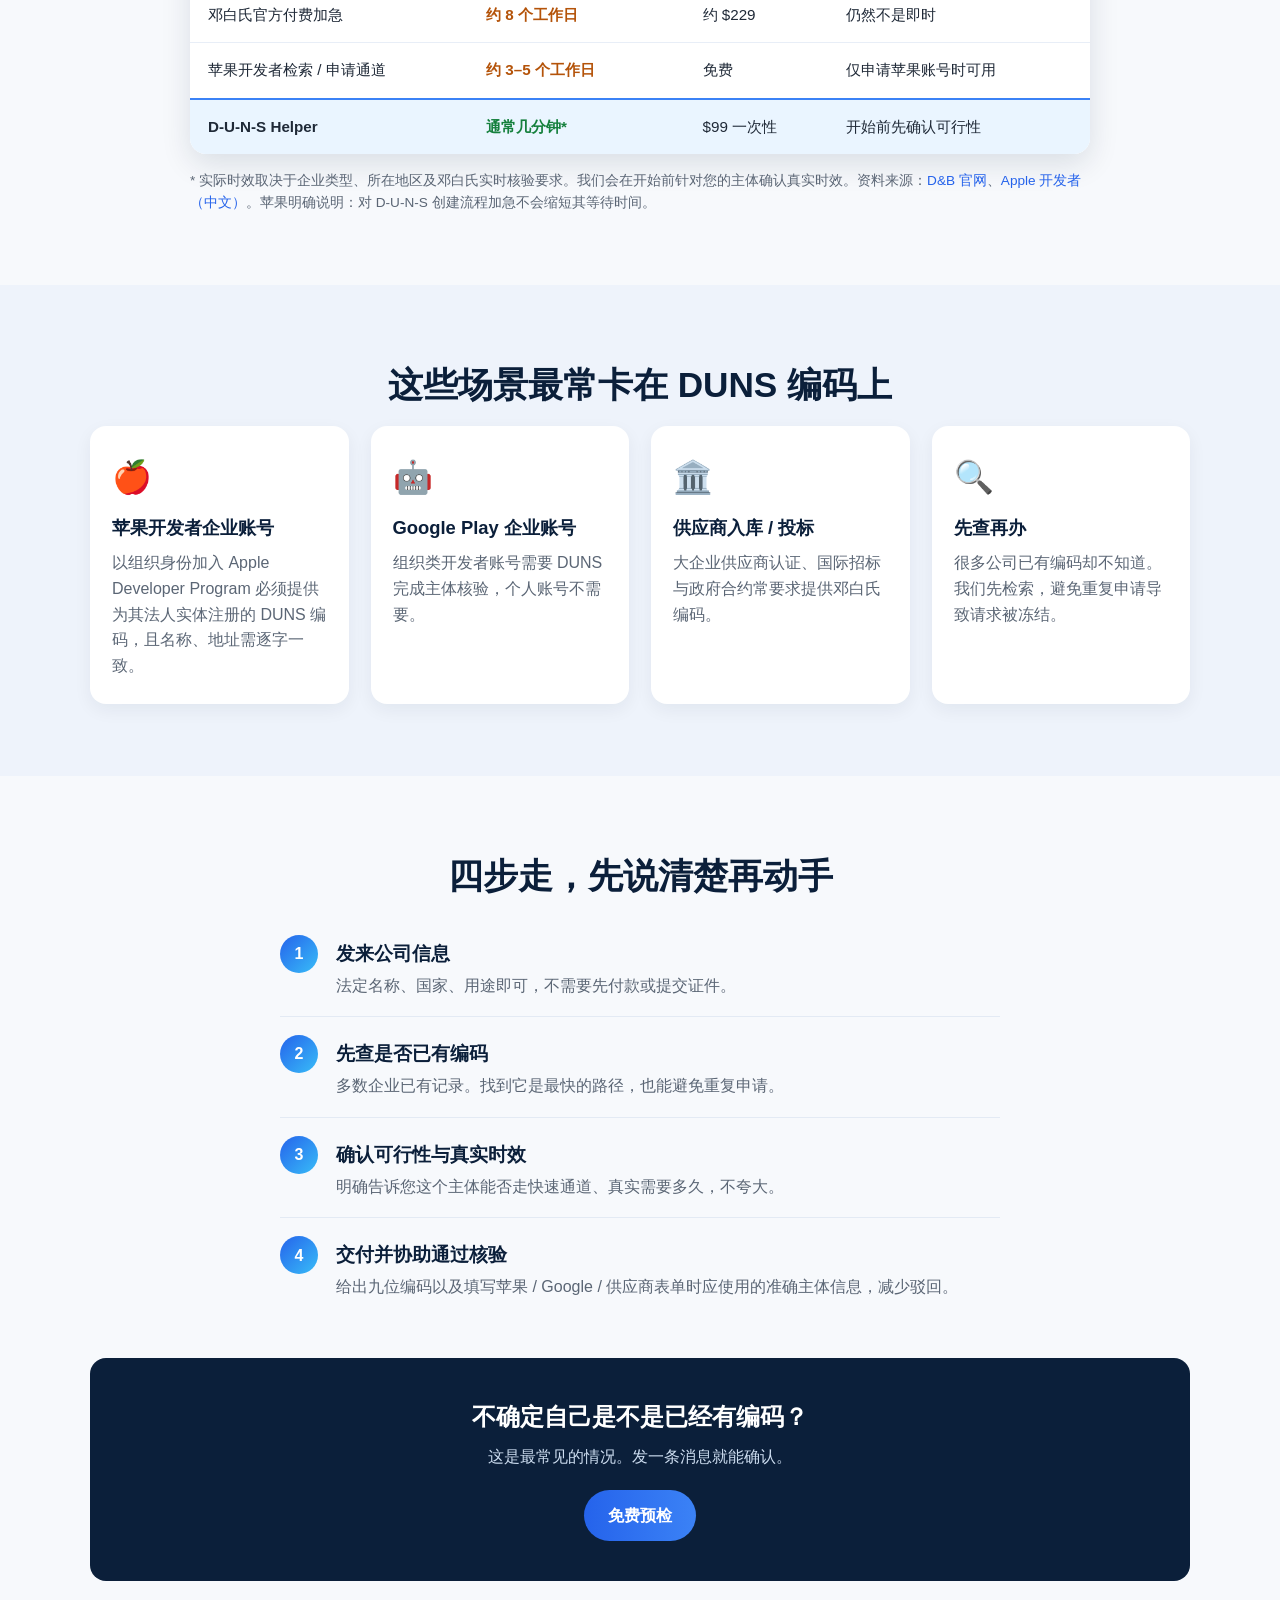
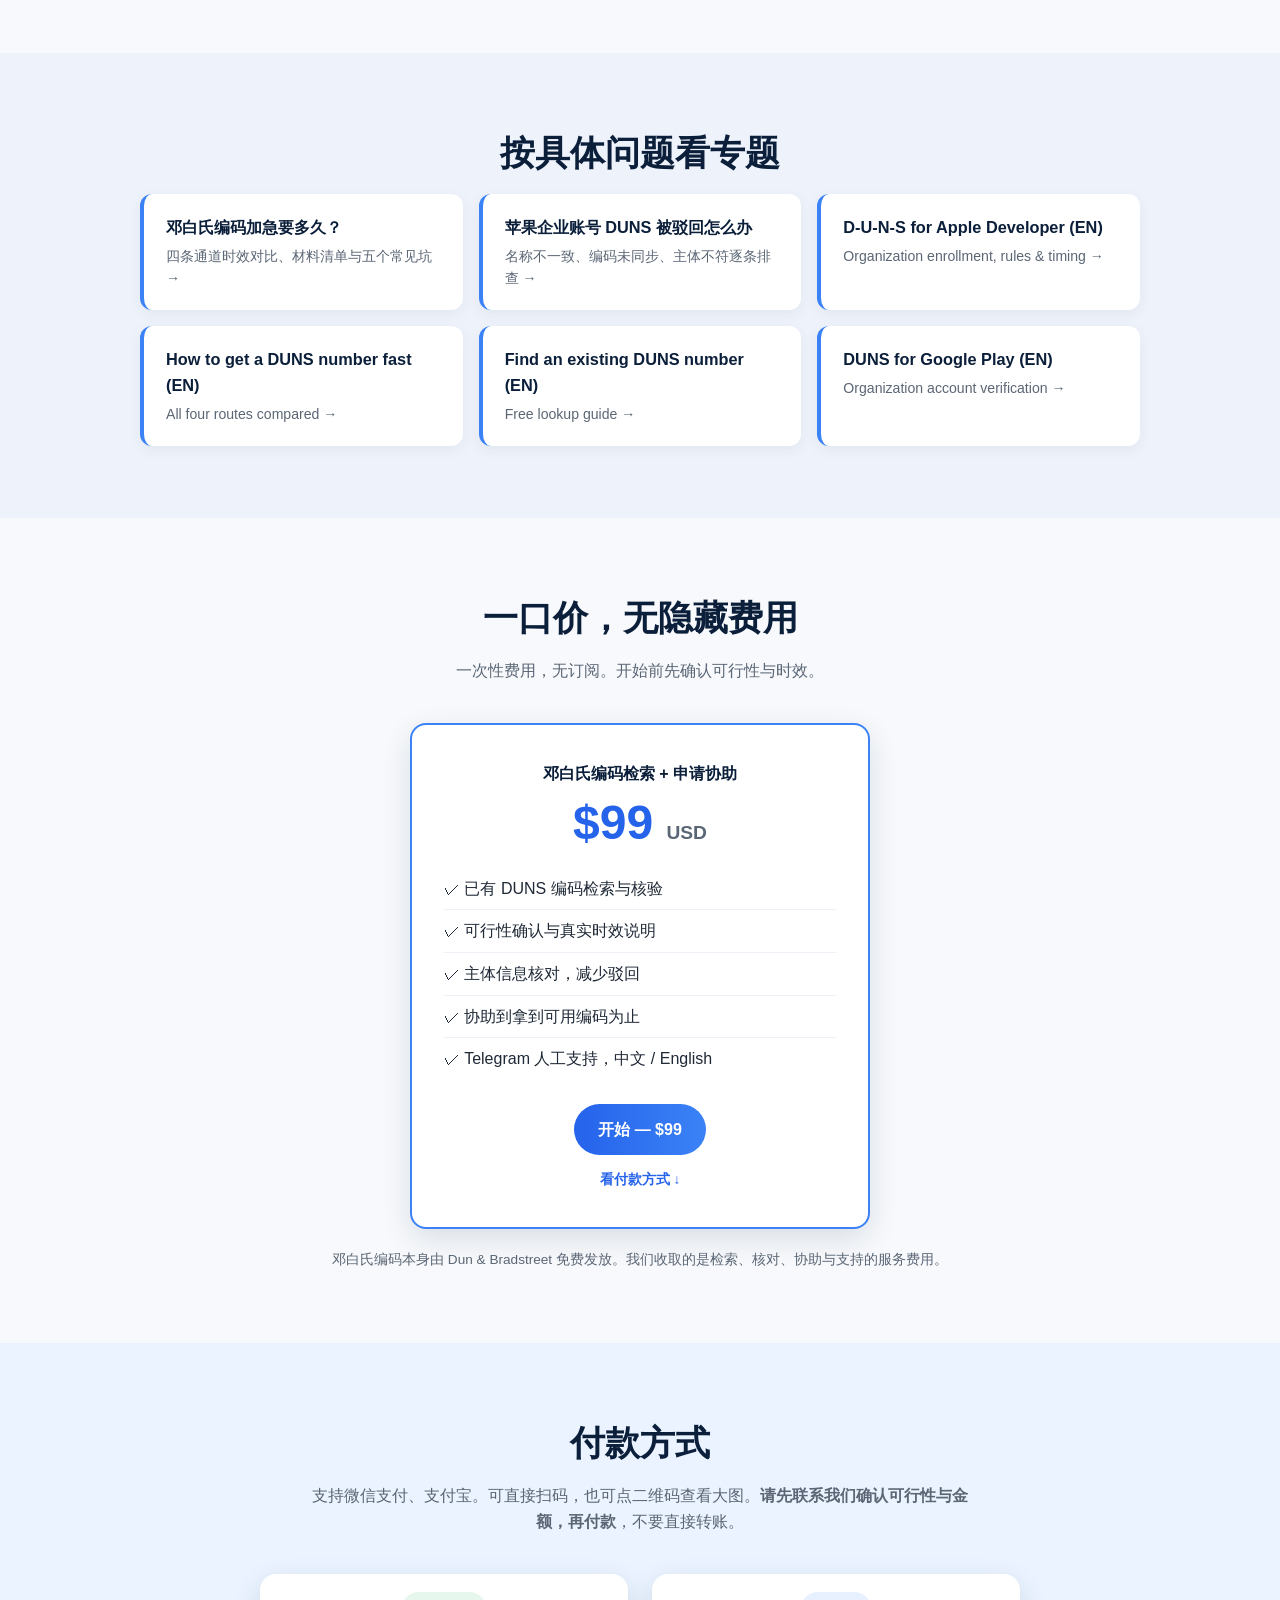
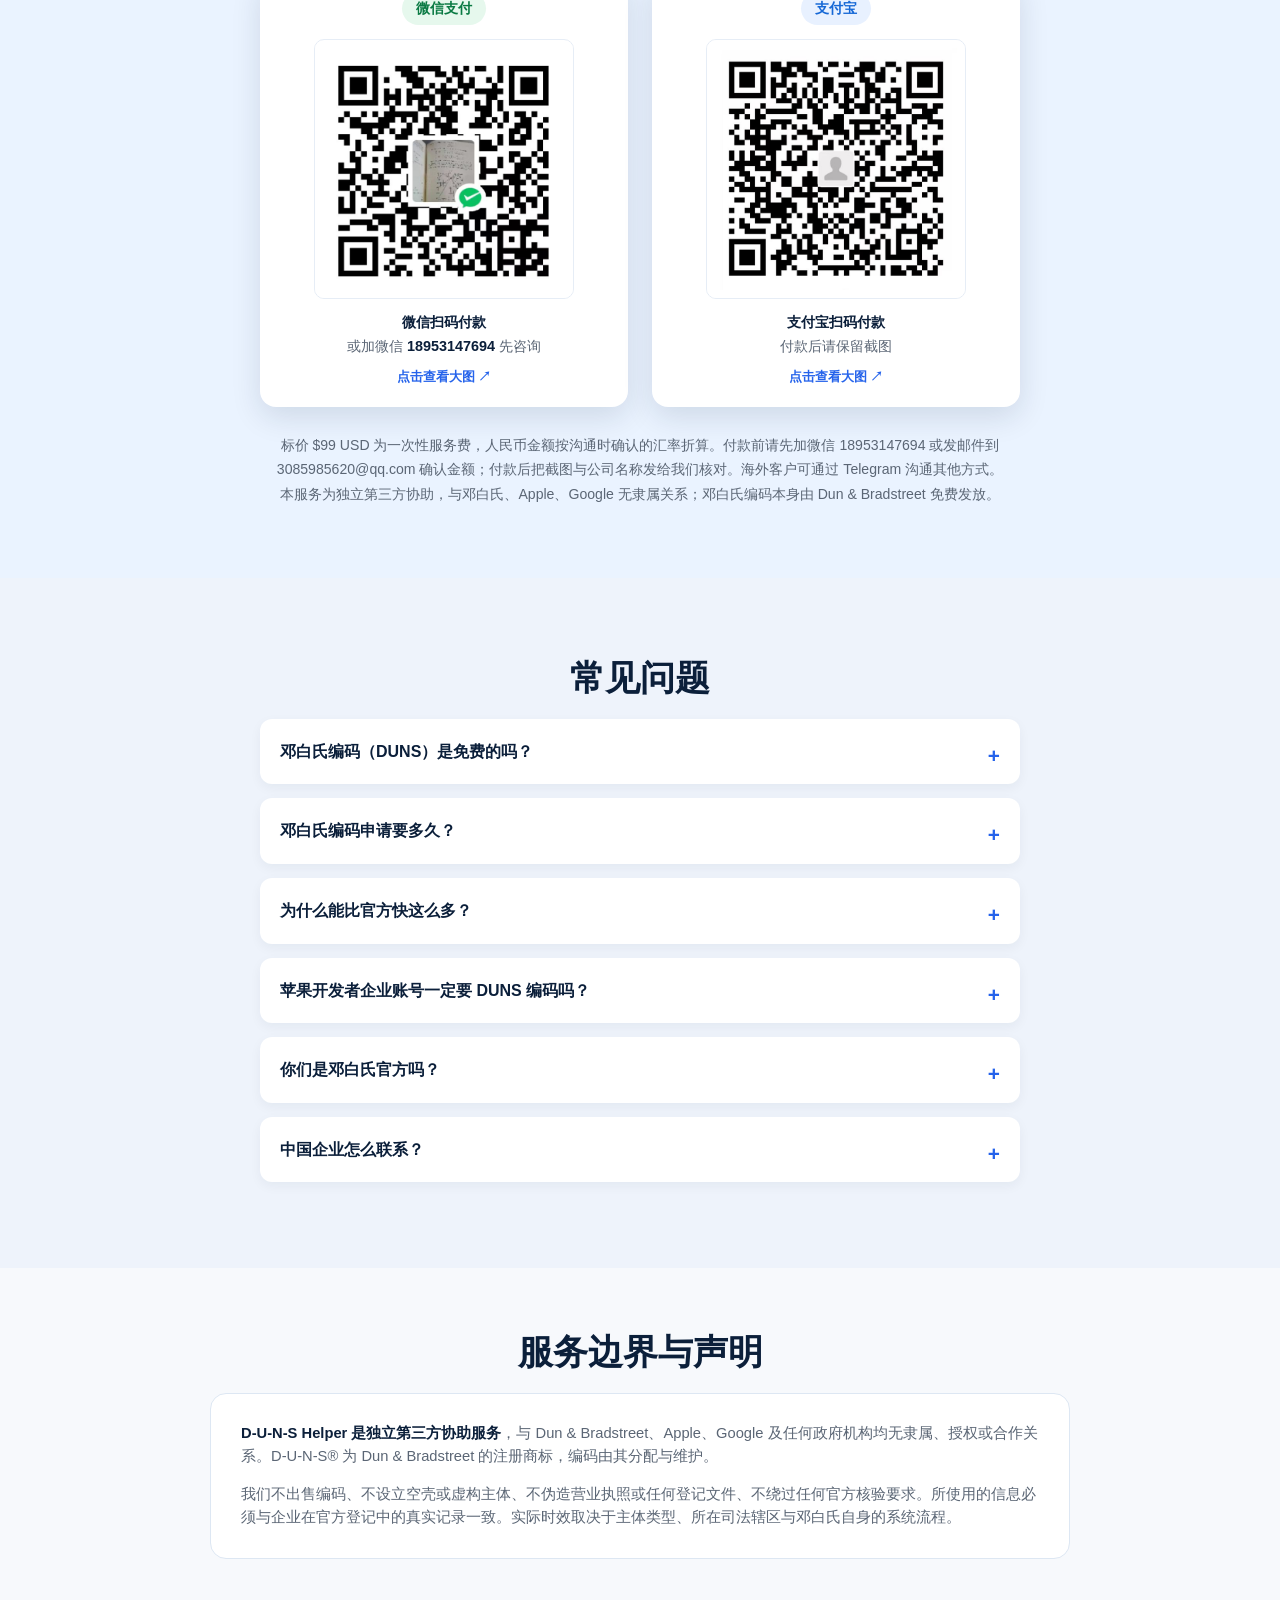
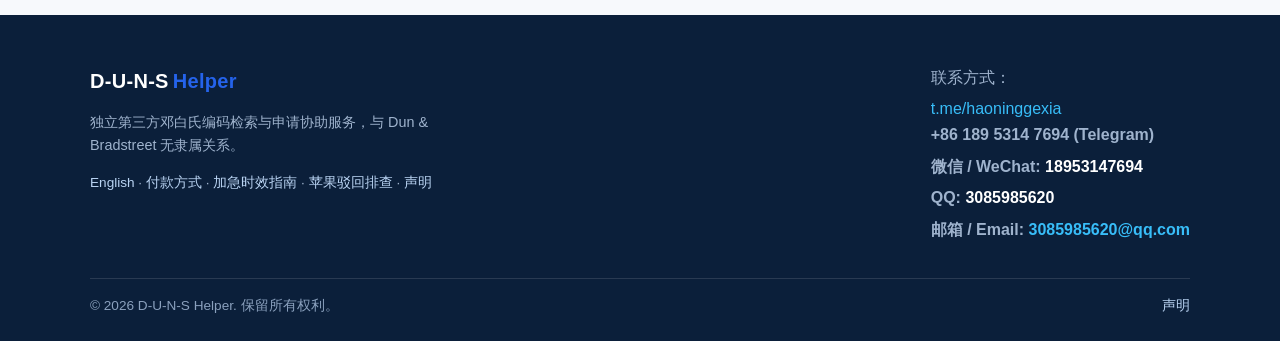
==== commit 30758e1f: "Add WeChat/QQ/email contacts, multi-channel enquiry and payment QR codes" ====
--- a/zh.html
+++ b/zh.html
@@ -47,6 +47,7 @@
       "contactType": "customer support",
       "url": "https://t.me/haoninggexia",
       "telephone": "+8618953147694",
+      "email": "3085985620@qq.com",
       "availableLanguage": ["Chinese", "English"]
     }
   }
@@ -61,7 +62,7 @@
       {"@type":"Question","name":"为什么能比官方快这么多？","acceptedAnswer":{"@type":"Answer","text":"多数已注册企业在邓白氏数据库中已有记录，往往在企业主不知情的情况下创建。官方等待时间中很大一部分用于重新核验一份本已存在的档案。我们先定位并核对正确档案；若确实需要新建记录，会先说明邓白氏的真实时效。"}},
       {"@type":"Question","name":"苹果开发者企业账号一定要 DUNS 编码吗？","acceptedAnswer":{"@type":"Answer","text":"是的。以组织身份加入 Apple Developer Program 必须提供为其法人实体注册的 D-U-N-S 编号，个人开发者不需要。DBA、商号、分公司不被接受。"}},
       {"@type":"Question","name":"你们是邓白氏官方吗？","acceptedAnswer":{"@type":"Answer","text":"不是。我们是独立第三方协助服务，与 Dun & Bradstreet、Apple、Google 均无隶属或合作关系。编码由邓白氏分配和维护。"}},
-      {"@type":"Question","name":"中国企业怎么联系？","acceptedAnswer":{"@type":"Answer","text":"可通过 Telegram @haoninggexia 联系；页面上方也提供一次性填写的咨询信息模板，复制后可用任意常用通讯方式发送，无需注册 Telegram。"}}
+      {"@type":"Question","name":"中国企业怎么联系？","acceptedAnswer":{"@type":"Answer","text":"微信 18953147694（也是手机号）、QQ 3085985620、邮箱 3085985620@qq.com，或 Telegram @haoninggexia。页面上方填写公司信息后，可选择微信、邮箱或 Telegram 发送咨询，无需注册 Telegram；付款方式见页面「付款方式」区块。"}}
     ]
   }
   </script>
@@ -75,6 +76,7 @@
         <a href="#how">服务流程</a>
         <a href="#guides">专题指南</a>
         <a href="#pricing">费用</a>
+        <a href="#payment">付款方式</a>
         <a href="#faq">常见问题</a>
         <a class="lang-switch" href="index.html">English</a>
         <a class="nav-cta" href="#contact">免费预检</a>
@@ -125,9 +127,19 @@
           <label>期望时间（选填）
             <input type="text" id="fDeadline" placeholder="例：本周内 / 11 月 10 日前" />
           </label>
-          <button type="submit" class="btn btn-tg">通过 Telegram 发送 &rarr;</button>
-          <button type="button" id="copyLead" class="btn btn-copy">不方便用 Telegram？复制咨询信息</button>
+          <button type="submit" class="btn btn-tg">填好了，下一步 &rarr;</button>
+          <button type="button" id="copyLead" class="btn btn-copy">复制咨询信息</button>
         </form>
+
+        <div id="sendOptions" class="send-options" hidden>
+          <p class="send-title">选择发送方式（不用注册 Telegram）</p>
+          <div class="send-row">
+            <button type="button" class="send-btn send-wechat" id="sendWechat">微信发送</button>
+            <a class="send-btn" id="sendMail" href="mailto:3085985620@qq.com">邮件发送</a>
+            <a class="send-btn" id="sendTg" href="https://t.me/haoninggexia" target="_blank" rel="noopener">Telegram</a>
+          </div>
+          <p class="send-hint" id="sendHint"></p>
+        </div>
         <p class="tg-phone">Telegram：<strong>@haoninggexia</strong> · +86 189 5314 7694</p>
         <div id="extraContacts" class="extra-contacts"></div>
         <div class="qr-wrap">
@@ -215,8 +227,32 @@
           <li>&#10003; Telegram 人工支持，中文 / English</li>
         </ul>
         <a class="btn btn-primary" href="#contact">开始 &mdash; $99</a>
+        <p class="price-footnote"><a href="#payment">看付款方式 &darr;</a></p>
       </div>
       <p class="table-note center">邓白氏编码本身由 Dun &amp; Bradstreet 免费发放。我们收取的是检索、核对、协助与支持的服务费用。</p>
+    </div>
+  </section>
+
+  <!-- 付款方式 -->
+  <section class="section section-pay" id="payment">
+    <div class="container">
+      <h2 class="section-title">付款方式</h2>
+      <p class="section-intro">支持微信支付、支付宝。可直接扫码，也可点二维码查看大图。<strong>请先联系我们确认可行性与金额，再付款</strong>，不要直接转账。</p>
+      <div class="pay-grid">
+        <figure class="pay-card">
+          <span class="pay-badge pay-wechat">微信支付</span>
+          <a href="assets/pay-wechat-full.jpg" target="_blank" rel="noopener"><img src="assets/pay-wechat.png" alt="微信收款二维码" loading="lazy" /></a>
+          <figcaption><strong>微信扫码付款</strong><br />或加微信 <strong>18953147694</strong> 先咨询</figcaption>
+          <a class="pay-zoom" href="assets/pay-wechat-full.jpg" target="_blank" rel="noopener">点击查看大图 &nearr;</a>
+        </figure>
+        <figure class="pay-card">
+          <span class="pay-badge pay-alipay">支付宝</span>
+          <a href="assets/pay-alipay-full.jpg" target="_blank" rel="noopener"><img src="assets/pay-alipay.png" alt="支付宝收款二维码" loading="lazy" /></a>
+          <figcaption><strong>支付宝扫码付款</strong><br />付款后请保留截图</figcaption>
+          <a class="pay-zoom" href="assets/pay-alipay-full.jpg" target="_blank" rel="noopener">点击查看大图 &nearr;</a>
+        </figure>
+      </div>
+      <p class="pay-note">标价 $99 USD 为一次性服务费，人民币金额按沟通时确认的汇率折算。付款前请先加微信 18953147694 或发邮件到 3085985620@qq.com 确认金额；付款后把截图与公司名称发给我们核对。海外客户可通过 Telegram 沟通其他方式。<br />本服务为独立第三方协助，与邓白氏、Apple、Google 无隶属关系；邓白氏编码本身由 Dun &amp; Bradstreet 免费发放。</p>
     </div>
   </section>
 
@@ -229,7 +265,7 @@
         <details><summary>为什么能比官方快这么多？</summary><p>多数已注册企业在邓白氏数据库中已有记录，往往在企业主不知情的情况下创建。官方等待时间中很大一部分用于重新核验一份本已存在的档案。我们先定位并核对正确档案；若确实需要新建记录，会先说明邓白氏的真实时效。</p></details>
         <details><summary>苹果开发者企业账号一定要 DUNS 编码吗？</summary><p>是的。以组织身份加入 Apple Developer Program 必须提供为其法人实体注册的 D-U-N-S 编号，个人开发者不需要。DBA、商号、分公司不被接受。</p></details>
         <details><summary>你们是邓白氏官方吗？</summary><p>不是。我们是独立第三方协助服务，与 Dun &amp; Bradstreet、Apple、Google 均无隶属或合作关系。编码由邓白氏分配和维护。</p></details>
-        <details><summary>中国企业怎么联系？</summary><p>可通过 Telegram @haoninggexia 联系；页面上方也提供一次性填写的咨询信息模板，复制后可用任意常用通讯方式发送，无需注册 Telegram。</p></details>
+        <details><summary>中国企业怎么联系？</summary><p>微信 18953147694（也是手机号）、QQ 3085985620、邮箱 3085985620@qq.com，或 Telegram @haoninggexia。页面上方填写公司信息后，可选择微信、邮箱或 Telegram 发送咨询，无需注册 Telegram；付款方式见页面「付款方式」区块。</p></details>
       </div>
     </div>
   </section>
@@ -249,12 +285,15 @@
       <div>
         <div class="brand">D&#8209;U&#8209;N&#8209;S<span>Helper</span></div>
         <p class="footer-note">独立第三方邓白氏编码检索与申请协助服务，与 Dun &amp; Bradstreet 无隶属关系。</p>
-        <p class="footer-links"><a href="index.html">English</a> · <a href="guides/duns-bianhao-jiaji.html">加急时效指南</a> · <a href="guides/pingguo-kaifazhe-duns.html">苹果驳回排查</a> · <a href="#compliance">声明</a></p>
+        <p class="footer-links"><a href="index.html">English</a> · <a href="#payment">付款方式</a> · <a href="guides/duns-bianhao-jiaji.html">加急时效指南</a> · <a href="guides/pingguo-kaifazhe-duns.html">苹果驳回排查</a> · <a href="#compliance">声明</a></p>
       </div>
       <div class="footer-contact">
         <p>联系方式：</p>
         <a class="tg-link" href="https://t.me/haoninggexia" target="_blank" rel="noopener">t.me/haoninggexia</a>
         <p class="tg-phone-footer">+86 189 5314 7694 (Telegram)</p>
+        <p class="tg-phone-footer">微信 / WeChat: <strong>18953147694</strong></p>
+        <p class="tg-phone-footer">QQ: <strong>3085985620</strong></p>
+        <p class="tg-phone-footer">邮箱 / Email: <a href="mailto:3085985620@qq.com">3085985620@qq.com</a></p>
       </div>
     </div>
     <div class="container footer-bottom">
--- a/styles.css
+++ b/styles.css
@@ -320,6 +320,40 @@
 .footer-bottom { display: flex; justify-content: space-between; gap: 16px; flex-wrap: wrap; }
 .footer-bottom a { color: #b9d3f2; }
 
+/* ---- v3: multi-channel enquiry + payment QR codes ---- */
+.send-options { margin: 4px 0 14px; padding: 14px; background: #f2f7ff; border: 1px solid #d9e6fb; border-radius: 12px; text-align: left; }
+.send-options[hidden] { display: none !important; }
+.send-title { margin: 0 0 10px; font-size: 0.85rem; font-weight: 700; color: var(--navy); }
+.send-row { display: flex; flex-wrap: wrap; gap: 8px; }
+.send-btn { flex: 1 1 auto; min-width: 92px; text-align: center; padding: 9px 10px; border: 1px solid #c9dcf7; border-radius: 9px; background: #fff; color: var(--blue); font: inherit; font-size: 0.84rem; font-weight: 700; cursor: pointer; }
+.send-btn:hover { background: #e8f1ff; }
+.send-wechat { border-color: #a8e0c2; color: #0a7a43; background: #f2fbf6; }
+.send-hint { margin: 10px 0 0; font-size: 0.8rem; color: var(--muted); line-height: 1.5; }
+.mini-copy { font: inherit; font-size: 0.75rem; padding: 2px 8px; margin-left: 6px; border: 1px solid #cbd8ea; border-radius: 6px; background: #fff; color: var(--blue); cursor: pointer; }
+.mini-copy:hover { background: #eef4ff; }
+.price-footnote { margin: 14px 0 0; font-size: 0.85rem; }
+.price-footnote a { color: var(--blue); font-weight: 700; }
+.footer-contact .tg-phone-footer strong { color: #fff; }
+.footer-contact .tg-phone-footer a { color: var(--accent); }
+
+.section-pay { background: #eaf3ff; }
+.pay-grid { display: grid; grid-template-columns: repeat(auto-fit, minmax(240px, 1fr)); gap: 24px; max-width: 760px; margin: 30px auto 0; }
+.pay-card { background: #fff; border-radius: var(--radius); padding: 18px 18px 20px; box-shadow: var(--shadow); margin: 0; text-align: center; }
+.pay-card img { width: 100%; max-width: 260px; aspect-ratio: 1 / 1; object-fit: contain; display: block; margin: 0 auto 12px; border: 1px solid #e6edf6; border-radius: 10px; }
+.pay-badge { display: inline-block; font-weight: 800; font-size: 0.9rem; padding: 5px 14px; border-radius: 999px; margin-bottom: 14px; }
+.pay-wechat { background: #e6f8ed; color: #0a7a43; }
+.pay-alipay { background: #e8f1ff; color: #1668d6; }
+.pay-card figcaption { font-size: 0.9rem; color: var(--muted); }
+.pay-card figcaption strong { color: var(--navy); }
+.pay-zoom { display: block; margin-top: 8px; font-size: 0.82rem; color: var(--blue); font-weight: 700; }
+.pay-note { max-width: 780px; margin: 26px auto 0; font-size: 0.88rem; color: var(--muted); text-align: center; line-height: 1.75; }
+.pay-note strong { color: var(--navy); }
+
+@media (max-width: 860px) {
+  .pay-grid { grid-template-columns: 1fr; max-width: 340px; }
+  .send-row { flex-direction: column; }
+}
+
 @media (max-width: 860px) {
   .hero-inner { grid-template-columns: 1fr; }
   .nav { display: none; }
